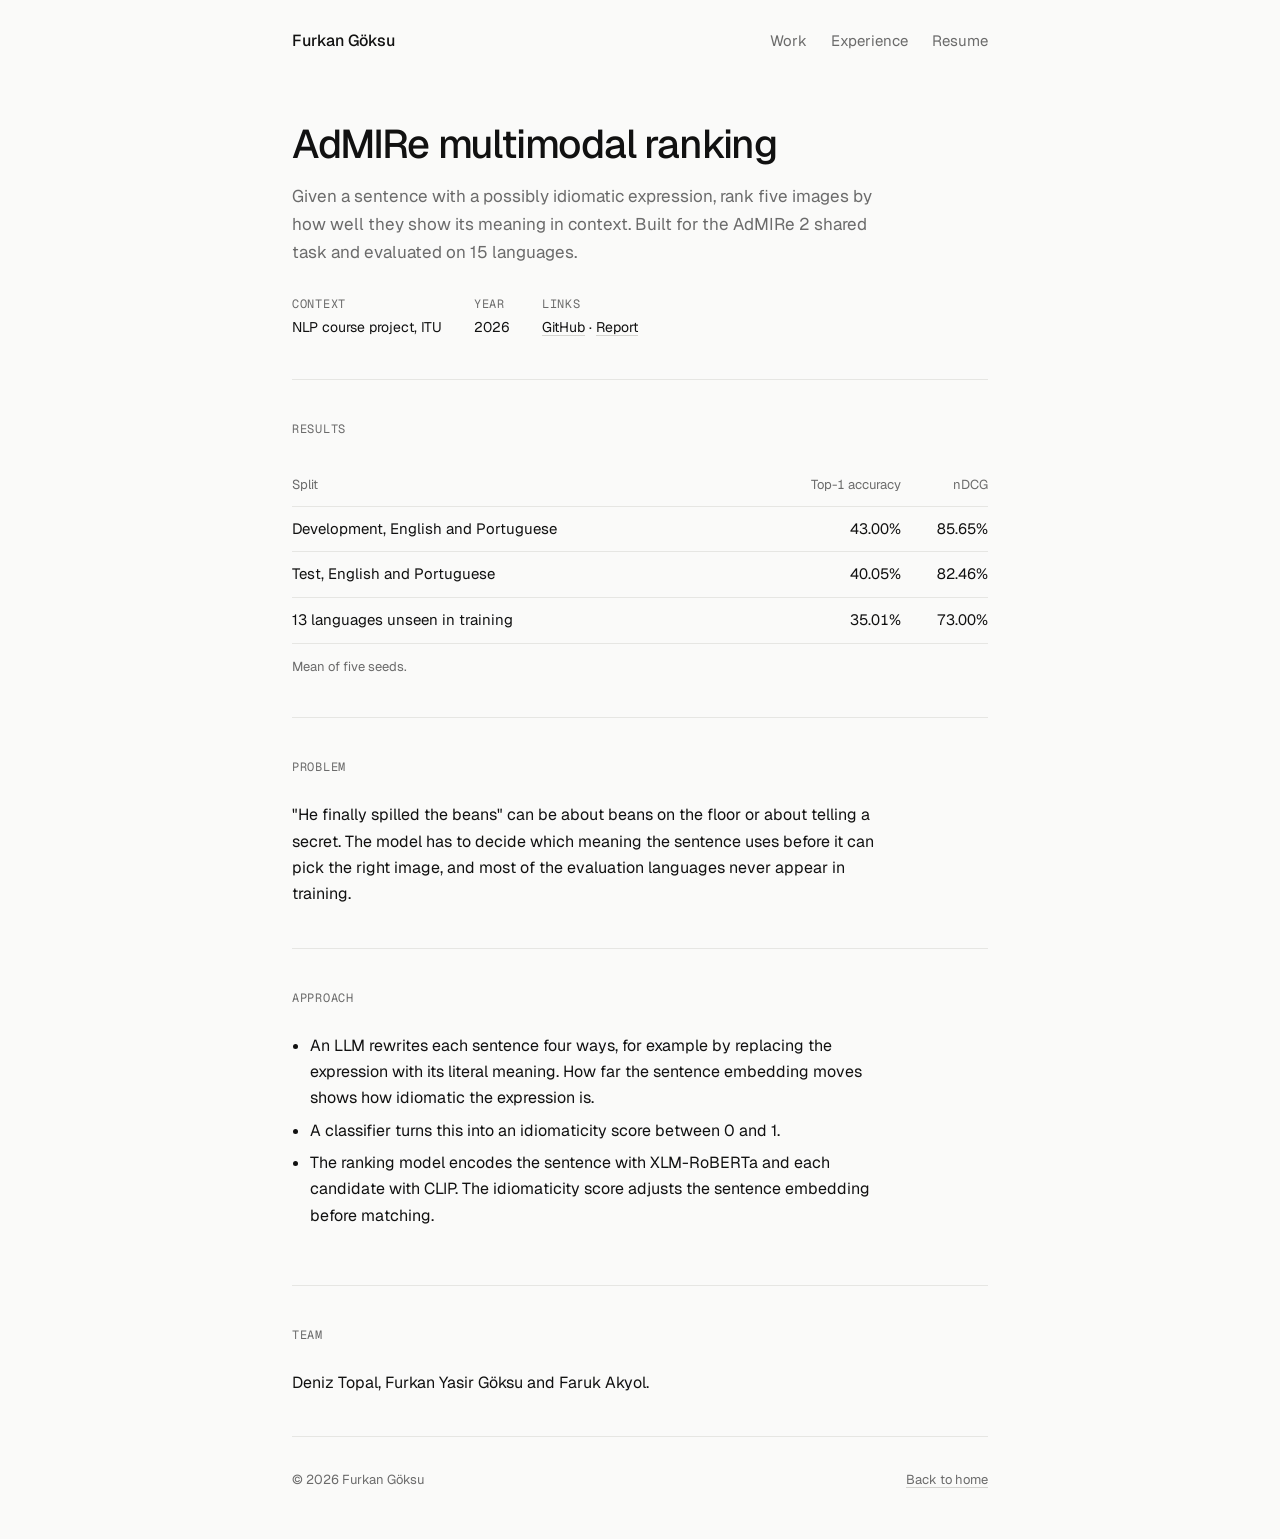
==== projects/admire/index.html @ c63ffe3f "Add personal website" ====
<!doctype html>
<html lang="en">
<head>
  <meta charset="utf-8">
  <meta name="viewport" content="width=device-width, initial-scale=1">
  <title>AdMIRe multimodal ranking · Furkan Göksu</title>
  <meta name="description" content="Ranking images by what an idiomatic expression means in context, across 15 languages.">
  <meta property="og:title" content="AdMIRe multimodal ranking">
  <meta property="og:description" content="Ranking images by what an idiomatic expression means in context, across 15 languages.">
  <link rel="icon" href="../../assets/favicon.svg" type="image/svg+xml">
  <link rel="preconnect" href="https://fonts.googleapis.com">
  <link rel="preconnect" href="https://fonts.gstatic.com" crossorigin>
  <link href="https://fonts.googleapis.com/css2?family=Geist:wght@400;500&family=Geist+Mono:wght@400&display=swap" rel="stylesheet">
  <link rel="stylesheet" href="../../assets/style.css">
</head>
<body>
  <div class="wrap">
    <header class="site-header">
      <a class="brand" href="../../">Furkan Göksu</a>
      <nav class="nav" aria-label="Main">
        <a href="../../#work">Work</a>
        <a href="../../#experience">Experience</a>
        <a href="../../Furkan_Goksu_CV.pdf">Resume</a>
      </nav>
    </header>

    <main>
      <div class="page-head">
        <h1>AdMIRe multimodal ranking</h1>
        <p class="lead">Given a sentence with a possibly idiomatic expression, rank five images by how well they show its meaning in context. Built for the AdMIRe 2 shared task and evaluated on 15 languages.</p>
        <dl class="facts">
          <div><dt class="mono">Context</dt><dd>NLP course project, ITU</dd></div>
          <div><dt class="mono">Year</dt><dd>2026</dd></div>
          <div><dt class="mono">Links</dt><dd><a href="https://github.com/furkngoksu/AdMIRe-Multimodal-Ranking">GitHub</a> · <a href="https://github.com/furkngoksu/AdMIRe-Multimodal-Ranking/blob/main/docs/report.pdf">Report</a></dd></div>
        </dl>
      </div>

      <section aria-labelledby="results-title">
        <h2 class="label mono" id="results-title">Results</h2>
        <table>
          <thead>
            <tr><th scope="col">Split</th><th scope="col" class="num">Top-1 accuracy</th><th scope="col" class="num">nDCG</th></tr>
          </thead>
          <tbody>
            <tr><td>Development, English and Portuguese</td><td class="num">43.00%</td><td class="num">85.65%</td></tr>
            <tr><td>Test, English and Portuguese</td><td class="num">40.05%</td><td class="num">82.46%</td></tr>
            <tr><td>13 languages unseen in training</td><td class="num">35.01%</td><td class="num">73.00%</td></tr>
          </tbody>
        </table>
        <p class="note">Mean of five seeds.</p>
      </section>

      <section aria-labelledby="problem-title">
        <h2 class="label mono" id="problem-title">Problem</h2>
        <div class="prose">
          <p>"He finally spilled the beans" can be about beans on the floor or about telling a secret. The model has to decide which meaning the sentence uses before it can pick the right image, and most of the evaluation languages never appear in training.</p>
        </div>
      </section>

      <section aria-labelledby="approach-title">
        <h2 class="label mono" id="approach-title">Approach</h2>
        <div class="prose">
          <ul>
            <li>An LLM rewrites each sentence four ways, for example by replacing the expression with its literal meaning. How far the sentence embedding moves shows how idiomatic the expression is.</li>
            <li>A classifier turns this into an idiomaticity score between 0 and 1.</li>
            <li>The ranking model encodes the sentence with XLM-RoBERTa and each candidate with CLIP. The idiomaticity score adjusts the sentence embedding before matching.</li>
          </ul>
        </div>
      </section>

      <section aria-labelledby="team-title">
        <h2 class="label mono" id="team-title">Team</h2>
        <div class="prose">
          <p>Deniz Topal, Furkan Yasir Göksu and Faruk Akyol.</p>
        </div>
      </section>
    </main>

    <footer class="site-footer">
      <span>© 2026 Furkan Göksu</span>
      <a href="../../">Back to home</a>
    </footer>
  </div>
</body>
</html>
---- assets/style.css ----
:root {
  --bg: #fafaf9;
  --card: #ffffff;
  --fg: #111111;
  --muted: #6b6b6b;
  --line: #e6e6e3;
  --line-strong: #d4d4d0;
  color-scheme: light;
}

@media (prefers-color-scheme: dark) {
  :root {
    --bg: #0e0e0e;
    --card: #161616;
    --fg: #ededed;
    --muted: #9b9b9b;
    --line: #262626;
    --line-strong: #383838;
    color-scheme: dark;
  }
}

* { box-sizing: border-box; }
html { -webkit-text-size-adjust: 100%; scroll-behavior: smooth; }

body {
  margin: 0;
  background: var(--bg);
  color: var(--fg);
  font-family: "Geist", system-ui, -apple-system, "Segoe UI", sans-serif;
  font-size: 16px;
  line-height: 1.65;
  -webkit-font-smoothing: antialiased;
}

a { color: inherit; text-decoration: underline; text-decoration-color: var(--line-strong); text-underline-offset: 0.2em; text-decoration-thickness: 1px; }
a:hover { text-decoration-color: var(--fg); }
a:focus-visible, .btn:focus-visible, .card:focus-visible { outline: 2px solid var(--fg); outline-offset: 3px; border-radius: 6px; }

.mono { font-family: "Geist Mono", ui-monospace, "SF Mono", Menlo, monospace; }

.wrap { max-width: 46rem; margin: 0 auto; padding: 0 1.25rem; }

/* Header */
.site-header { display: flex; justify-content: space-between; align-items: center; gap: 1rem; padding: 1.75rem 0; }
.brand { font-weight: 500; text-decoration: none; }
.nav { display: flex; gap: 1.5rem; font-size: 0.9375rem; }
.nav a { color: var(--muted); text-decoration: none; }
.nav a:hover { color: var(--fg); }

/* Intro */
.intro { padding: 4.5rem 0 3.5rem; }
.intro h1 { margin: 0; font-size: clamp(2.25rem, 7vw, 3.25rem); font-weight: 500; letter-spacing: -0.035em; line-height: 1.05; }
.intro .role { margin: 0.75rem 0 0; font-size: 0.8125rem; color: var(--muted); letter-spacing: 0.02em; }
.intro p.lead { margin: 1.5rem 0 0; max-width: 36rem; color: var(--muted); font-size: 1.0625rem; }

.actions { display: flex; flex-wrap: wrap; gap: 0.5rem; margin-top: 2rem; }
.btn { display: inline-flex; align-items: center; gap: 0.5rem; height: 2.375rem; padding: 0 0.95rem; border-radius: 8px; border: 1px solid var(--line-strong); font-size: 0.875rem; font-weight: 500; text-decoration: none; color: var(--fg); background: transparent; }
.btn:hover { border-color: var(--fg); }
.btn.primary { background: var(--fg); border-color: var(--fg); color: var(--bg); }
.btn svg { width: 15px; height: 15px; fill: currentColor; }

/* Sections */
section { padding: 2.5rem 0; border-top: 1px solid var(--line); }
.label { margin: 0 0 1.5rem; font-size: 0.75rem; font-weight: 400; color: var(--muted); letter-spacing: 0.06em; text-transform: uppercase; }

/* Project cards */
.cards { display: grid; gap: 0.75rem; }
.card { display: grid; grid-template-columns: minmax(0, 1fr) auto; gap: 0.25rem 1.5rem; align-items: start; padding: 1.25rem 1.375rem; background: var(--card); border: 1px solid var(--line); border-radius: 12px; text-decoration: none; transition: border-color .15s; }
.card:hover { border-color: var(--line-strong); }
.card h3 { margin: 0; font-size: 1rem; font-weight: 500; }
.card p { margin: 0.25rem 0 0; color: var(--muted); font-size: 0.9375rem; }
.card .meta { grid-column: 1 / -1; margin-top: 0.75rem; font-size: 0.75rem; color: var(--muted); }
.card .metric { text-align: right; }
.card .metric strong { display: block; font-size: 1.375rem; font-weight: 500; letter-spacing: -0.02em; line-height: 1.2; }
.card .metric span { font-size: 0.75rem; color: var(--muted); }
.more { display: inline-block; margin-top: 1.25rem; font-size: 0.9375rem; }

/* Lists: experience, education, publications */
.rows { list-style: none; margin: 0; padding: 0; }
.row { display: grid; grid-template-columns: minmax(0, 1fr) auto; gap: 0 1.5rem; }
.row + .row { margin-top: 1.5rem; }
.row h3 { margin: 0; font-size: 1rem; font-weight: 500; }
.row h3 span { color: var(--muted); font-weight: 400; }
.row .when { font-size: 0.8125rem; color: var(--muted); white-space: nowrap; padding-top: 0.15rem; }
.row p { grid-column: 1 / -1; margin: 0.25rem 0 0; color: var(--muted); font-size: 0.9375rem; max-width: 38rem; }

.contact p { margin: 0; color: var(--muted); }
.contact .actions { margin-top: 1.25rem; }

/* Footer */
.site-footer { padding: 2rem 0 3rem; border-top: 1px solid var(--line); font-size: 0.8125rem; color: var(--muted); display: flex; justify-content: space-between; gap: 1rem; }

/* Project pages */
.back { display: inline-block; margin-top: 1.5rem; font-size: 0.875rem; color: var(--muted); text-decoration: none; }
.back:hover { color: var(--fg); }
.page-head { padding: 2.5rem 0 2.5rem; }
.page-head h1 { margin: 0; font-size: clamp(1.875rem, 5.5vw, 2.5rem); font-weight: 500; letter-spacing: -0.03em; line-height: 1.1; }
.page-head p.lead { margin: 1rem 0 0; color: var(--muted); font-size: 1.0625rem; max-width: 38rem; }
.facts { display: flex; flex-wrap: wrap; gap: 0.5rem 2rem; margin: 1.75rem 0 0; padding: 0; list-style: none; font-size: 0.875rem; }
.facts dt { color: var(--muted); font-size: 0.75rem; letter-spacing: 0.06em; text-transform: uppercase; }
.facts dd { margin: 0.125rem 0 0; }

.stats { display: grid; grid-template-columns: repeat(auto-fit, minmax(10rem, 1fr)); gap: 0.75rem; }
.stat { padding: 1rem 1.125rem; background: var(--card); border: 1px solid var(--line); border-radius: 12px; }
.stat strong { display: block; font-size: 1.5rem; font-weight: 500; letter-spacing: -0.02em; }
.stat span { font-size: 0.8125rem; color: var(--muted); }

.prose { max-width: 38rem; }
.prose p { margin: 0 0 1rem; }
.prose p:last-child { margin-bottom: 0; }
.prose ul { margin: 0 0 1rem; padding-left: 1.1rem; }
.prose li + li { margin-top: 0.375rem; }
.prose code { font-family: "Geist Mono", ui-monospace, monospace; font-size: 0.875em; }

figure { margin: 1.5rem 0 0; }
figure img { display: block; width: 100%; height: auto; border-radius: 10px; border: 1px solid var(--line); background: #fff; }
figcaption { margin-top: 0.5rem; font-size: 0.8125rem; color: var(--muted); }

table { width: 100%; border-collapse: collapse; font-size: 0.9375rem; }
th, td { padding: 0.625rem 0; border-bottom: 1px solid var(--line); text-align: left; }
th { font-weight: 400; color: var(--muted); font-size: 0.8125rem; }
td.num, th.num { text-align: right; font-variant-numeric: tabular-nums; }

@media (max-width: 560px) {
  .intro { padding: 3rem 0 2.5rem; }
  .nav { gap: 1rem; }
  .card { grid-template-columns: 1fr; }
  .card .metric { text-align: left; margin-top: 0.75rem; display: flex; align-items: baseline; gap: 0.5rem; }
  .card .metric strong { display: inline; font-size: 1.125rem; }
  .row { grid-template-columns: 1fr; }
  .row .when { padding-top: 0.125rem; }
  .site-footer { flex-direction: column; gap: 0.25rem; }
}

.note { margin: 0.75rem 0 0; font-size: 0.8125rem; color: var(--muted); }
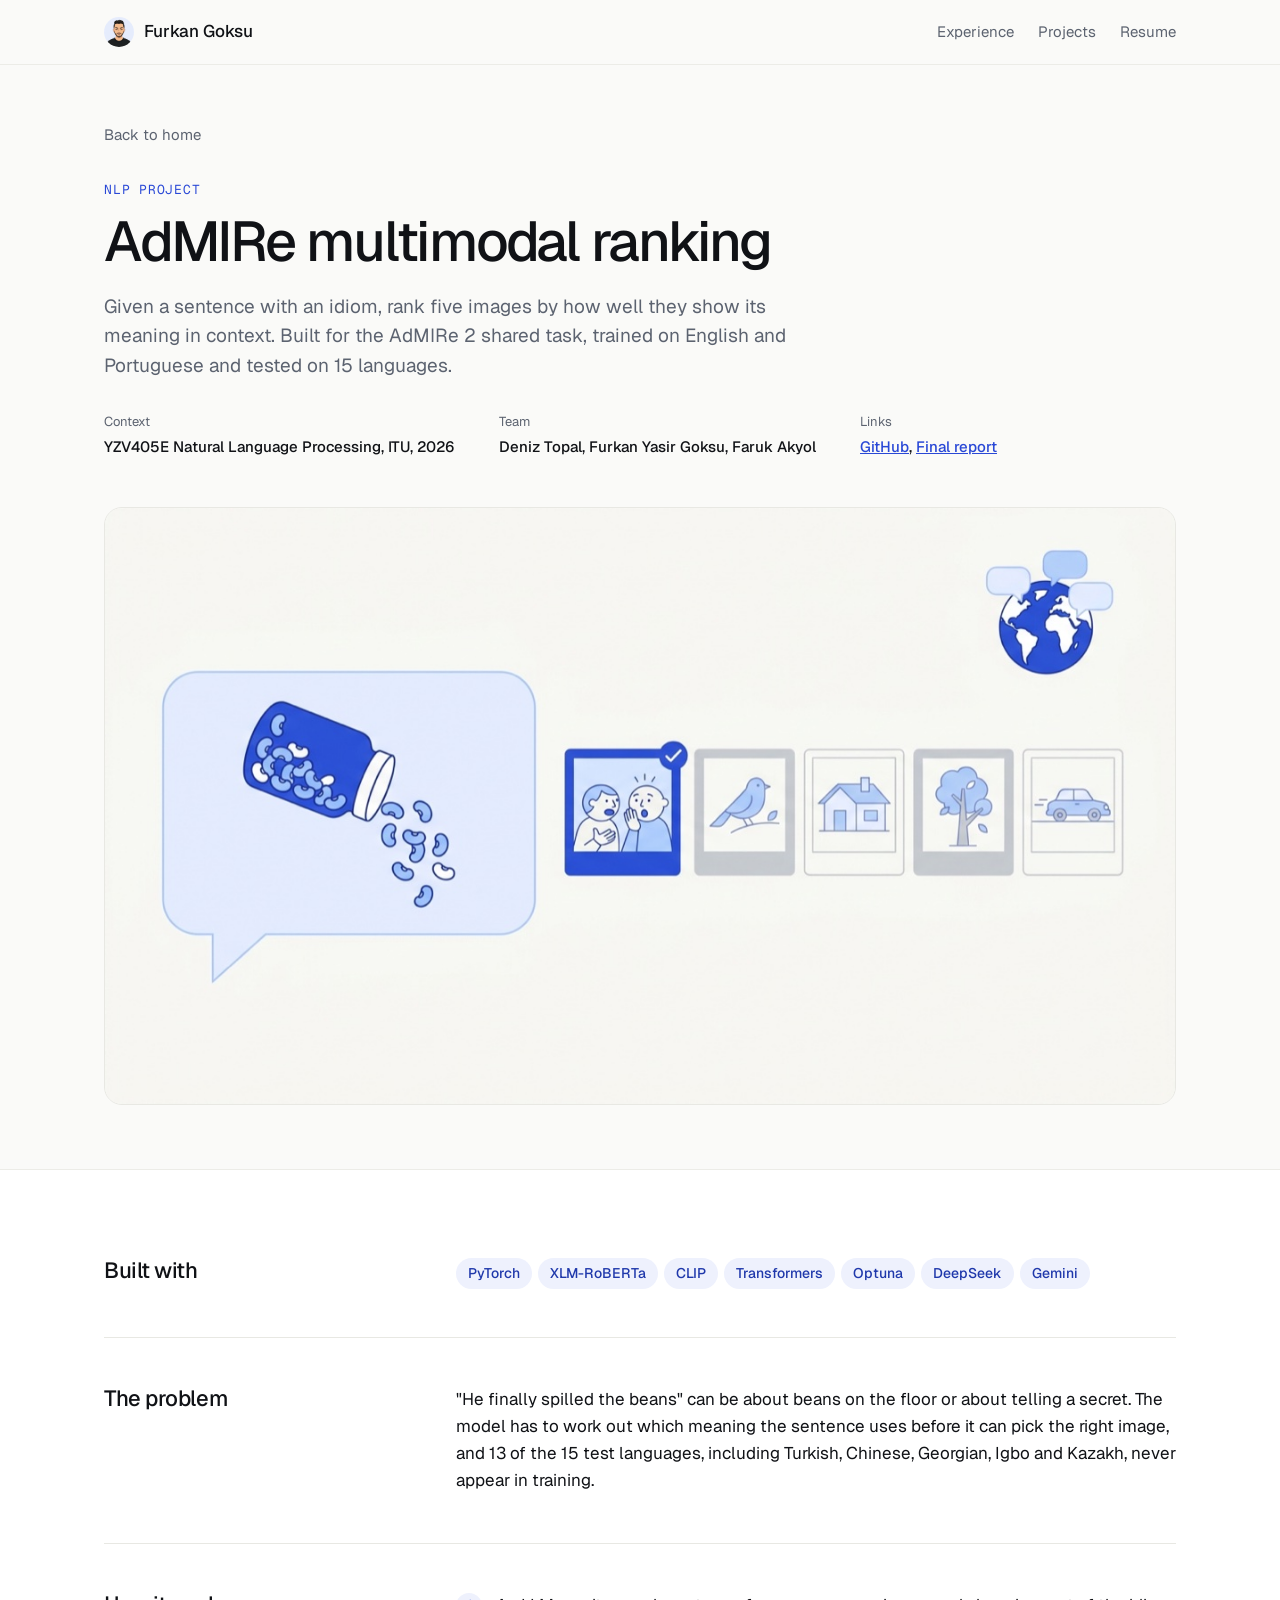
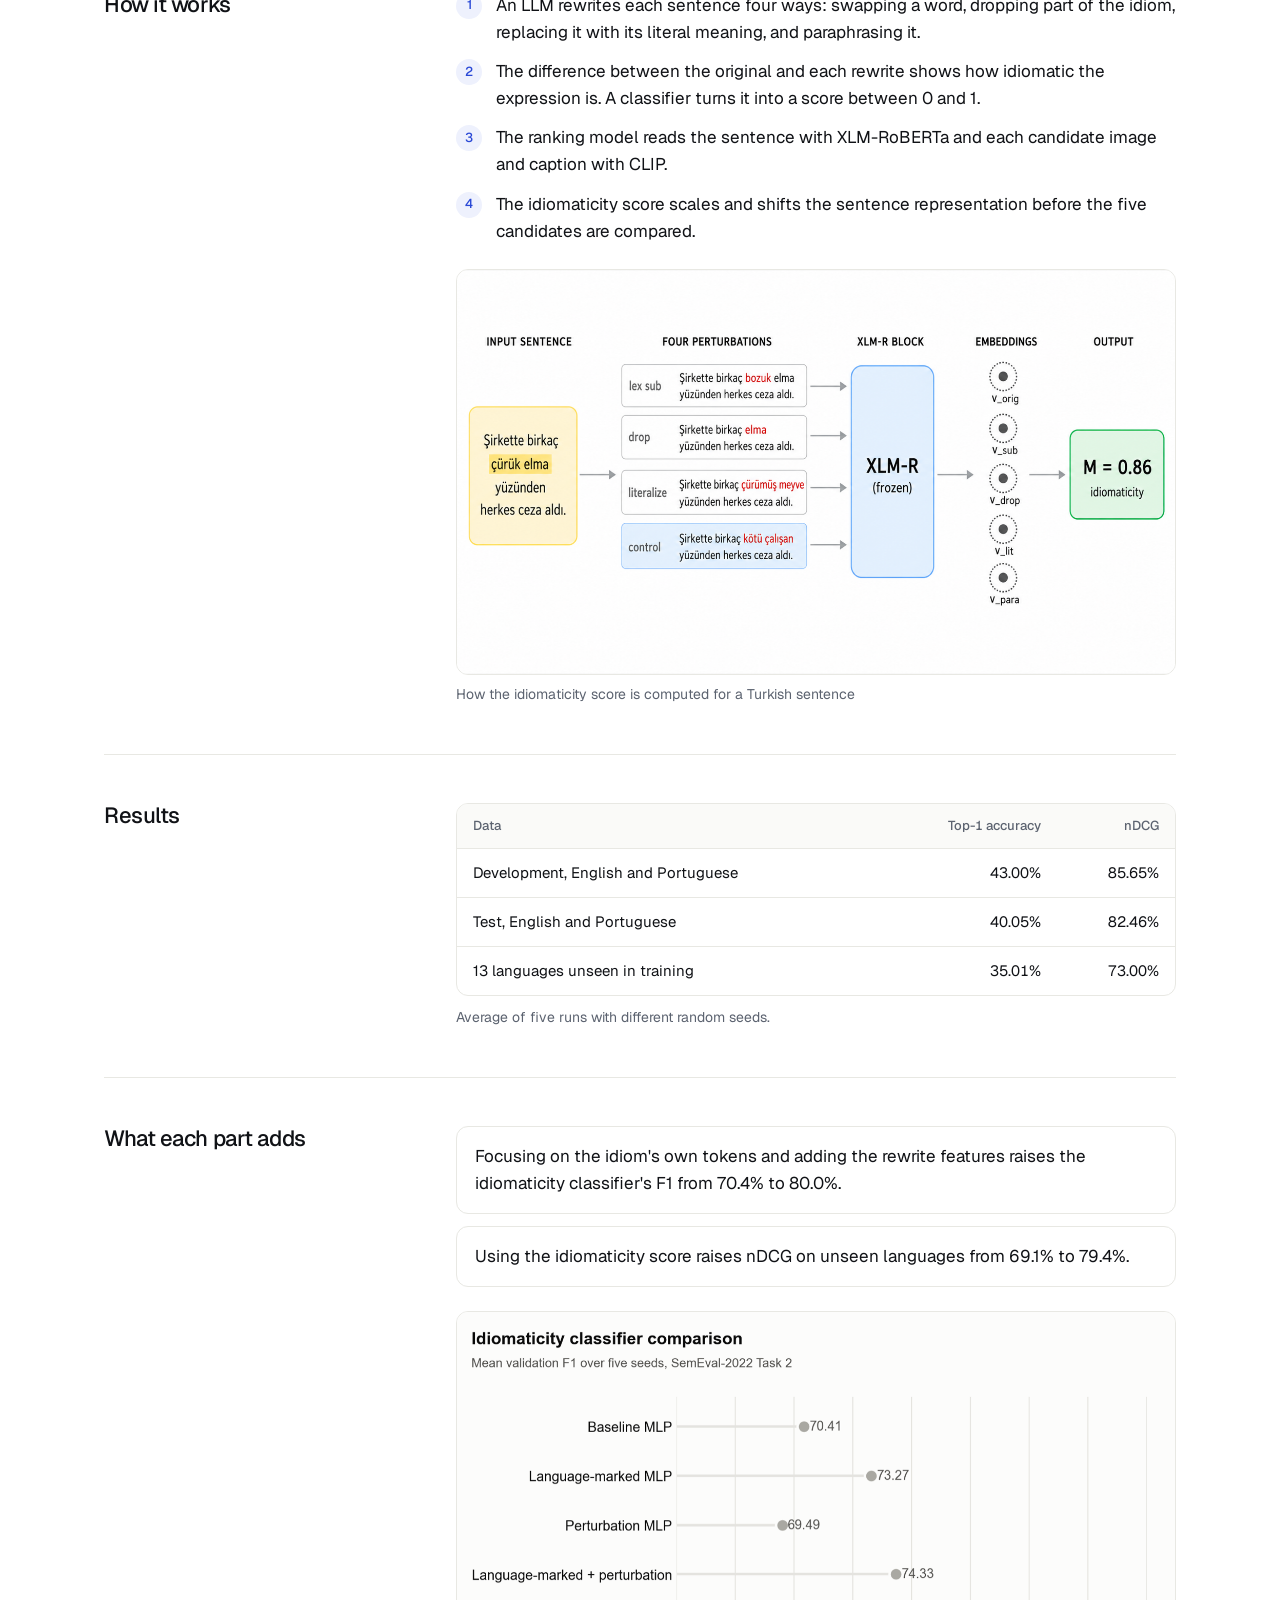
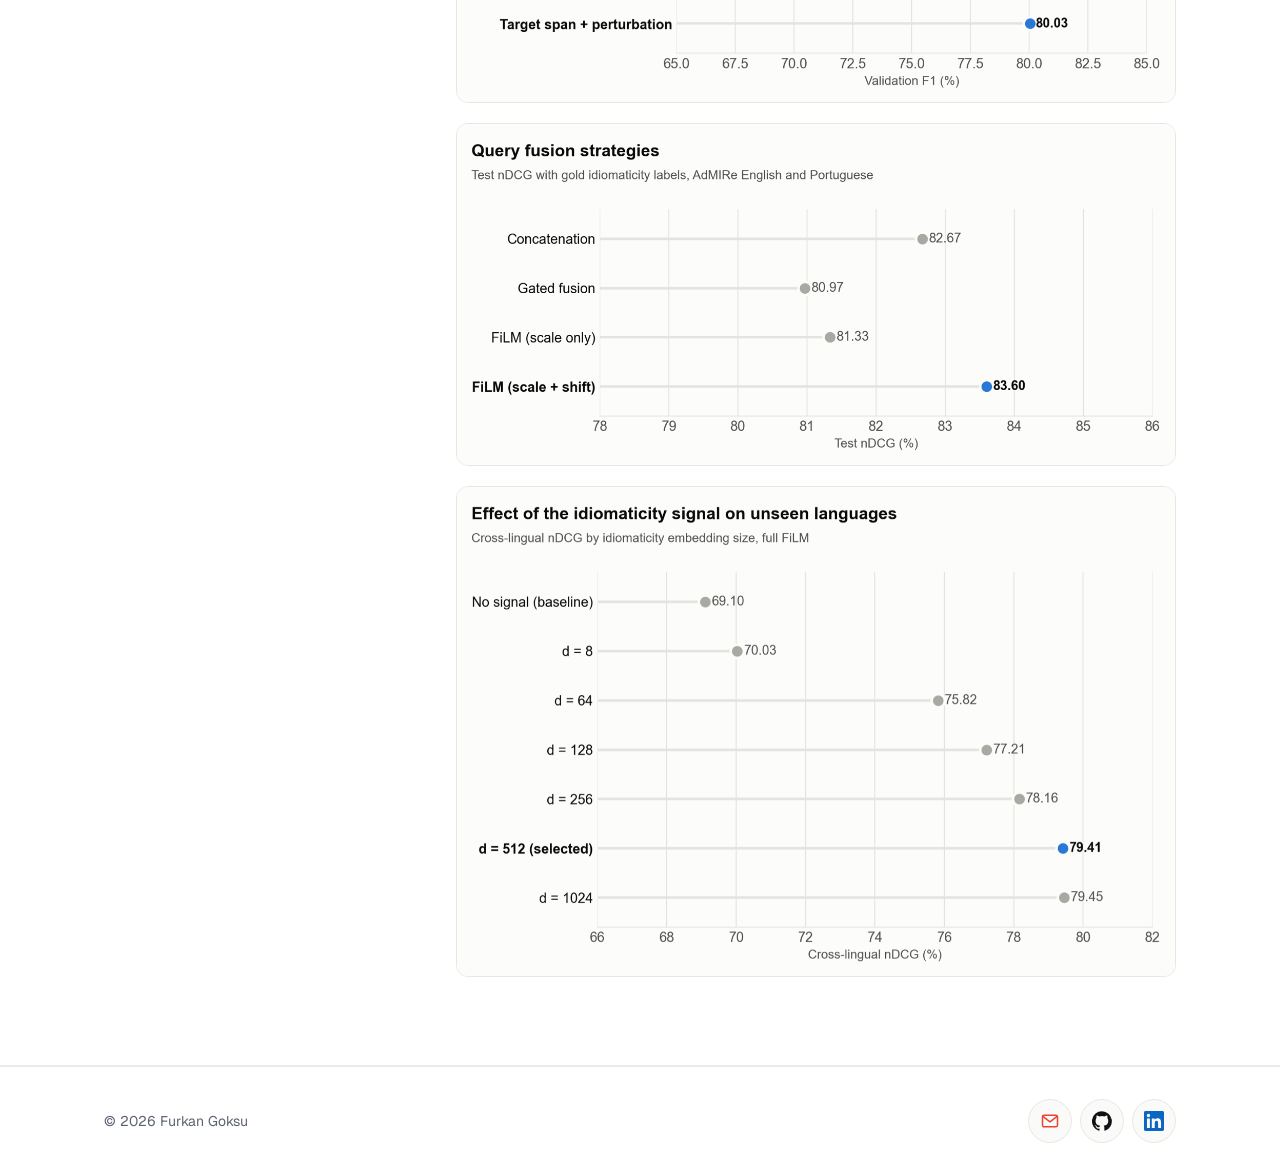
==== commit a874ea74: "Redesign site: timeline experience, project covers, avatar and icon footer" ====
--- a/projects/admire/index.html
+++ b/projects/admire/index.html
@@ -3,83 +3,110 @@
 <head>
   <meta charset="utf-8">
   <meta name="viewport" content="width=device-width, initial-scale=1">
-  <title>AdMIRe multimodal ranking · Furkan Göksu</title>
+  <title>AdMIRe multimodal ranking | Furkan Goksu</title>
   <meta name="description" content="Ranking images by what an idiomatic expression means in context, across 15 languages.">
-  <meta property="og:title" content="AdMIRe multimodal ranking">
+  <meta property="og:title" content="AdMIRe multimodal ranking | Furkan Goksu">
   <meta property="og:description" content="Ranking images by what an idiomatic expression means in context, across 15 languages.">
+  <meta property="og:type" content="website">
+  <meta property="og:image" content="https://furkngoksu.github.io/assets/img/avatar.jpg">
   <link rel="icon" href="../../assets/favicon.svg" type="image/svg+xml">
   <link rel="preconnect" href="https://fonts.googleapis.com">
   <link rel="preconnect" href="https://fonts.gstatic.com" crossorigin>
-  <link href="https://fonts.googleapis.com/css2?family=Geist:wght@400;500&family=Geist+Mono:wght@400&display=swap" rel="stylesheet">
+  <link href="https://fonts.googleapis.com/css2?family=Geist:wght@400;500;600&family=Geist+Mono:wght@400&display=swap" rel="stylesheet">
   <link rel="stylesheet" href="../../assets/style.css">
 </head>
 <body>
-  <div class="wrap">
-    <header class="site-header">
-      <a class="brand" href="../../">Furkan Göksu</a>
-      <nav class="nav" aria-label="Main">
-        <a href="../../#work">Work</a>
-        <a href="../../#experience">Experience</a>
+  <header class="top">
+    <div class="wrap">
+      <a class="brand" href="../../"><img src="../../assets/img/avatar.jpg" alt="" width="30" height="30">Furkan Goksu</a>
+      <nav aria-label="Main">
+        <a class="opt" href="../../#experience">Experience</a>
+        <a class="opt-sm" href="../../#projects">Projects</a>
         <a href="../../Furkan_Goksu_CV.pdf">Resume</a>
       </nav>
-    </header>
+    </div>
+  </header>
 
-    <main>
-      <div class="page-head">
-        <h1>AdMIRe multimodal ranking</h1>
-        <p class="lead">Given a sentence with a possibly idiomatic expression, rank five images by how well they show its meaning in context. Built for the AdMIRe 2 shared task and evaluated on 15 languages.</p>
-        <dl class="facts">
-          <div><dt class="mono">Context</dt><dd>NLP course project, ITU</dd></div>
-          <div><dt class="mono">Year</dt><dd>2026</dd></div>
-          <div><dt class="mono">Links</dt><dd><a href="https://github.com/furkngoksu/AdMIRe-Multimodal-Ranking">GitHub</a> · <a href="https://github.com/furkngoksu/AdMIRe-Multimodal-Ranking/blob/main/docs/report.pdf">Report</a></dd></div>
-        </dl>
+  <main>
+    <section class="wrap page-hero">
+      <a class="back" href="../../#projects">Back to home</a>
+      <p class="eyebrow">NLP PROJECT</p>
+      <h1>AdMIRe multimodal ranking</h1>
+      <p class="lead">Given a sentence with an idiom, rank five images by how well they show its meaning in context. Built for the AdMIRe 2 shared task, trained on English and Portuguese and tested on 15 languages.</p>
+      <dl class="facts">
+          <div><dt>Context</dt><dd>YZV405E Natural Language Processing, ITU, 2026</dd></div>
+          <div><dt>Team</dt><dd>Deniz Topal, Furkan Yasir Goksu, Faruk Akyol</dd></div>
+          <div><dt>Links</dt><dd><a href="https://github.com/furkngoksu/AdMIRe-Multimodal-Ranking">GitHub</a>, <a href="https://github.com/furkngoksu/AdMIRe-Multimodal-Ranking/blob/main/docs/report.pdf">Final report</a></dd></div>
+      </dl>
+    </section>
+    <div class="wrap"><img class="cover" src="../../assets/img/cover-admire.jpg" alt="" width="1200" height="675"></div>
+    <div class="band">
+      <section class="wrap section">
+      <div class="article">
+        <h2>Built with</h2>
+        <div class="text">
+<ul class="tags"><li>PyTorch</li><li>XLM-RoBERTa</li><li>CLIP</li><li>Transformers</li><li>Optuna</li><li>DeepSeek</li><li>Gemini</li></ul>
+        </div>
       </div>
+      <div class="article">
+        <h2>The problem</h2>
+        <div class="text">
+          <p>"He finally spilled the beans" can be about beans on the floor or about telling a secret. The model has to work out which meaning the sentence uses before it can pick the right image, and 13 of the 15 test languages, including Turkish, Chinese, Georgian, Igbo and Kazakh, never appear in training.</p>
+        </div>
+      </div>
+      <div class="article">
+        <h2>How it works</h2>
+        <div class="text">
+          <ol class="steps">
+            <li>An LLM rewrites each sentence four ways: swapping a word, dropping part of the idiom, replacing it with its literal meaning, and paraphrasing it.</li>
+            <li>The difference between the original and each rewrite shows how idiomatic the expression is. A classifier turns it into a score between 0 and 1.</li>
+            <li>The ranking model reads the sentence with XLM-RoBERTa and each candidate image and caption with CLIP.</li>
+            <li>The idiomaticity score scales and shifts the sentence representation before the five candidates are compared.</li>
+          </ol>
+          <figure><img src="../../assets/img/idiomaticity_signal.png" alt="Computing the idiomaticity signal for a Turkish example sentence" loading="lazy"><figcaption>How the idiomaticity score is computed for a Turkish sentence</figcaption></figure>
+        </div>
+      </div>
+      <div class="article">
+        <h2>Results</h2>
+        <div class="text">
+          <div class="table-box"><table>
+            <thead><tr><th scope="col">Data</th><th scope="col" class="num">Top-1 accuracy</th><th scope="col" class="num">nDCG</th></tr></thead>
+            <tbody>
+              <tr><td>Development, English and Portuguese</td><td class="num">43.00%</td><td class="num">85.65%</td></tr>
+              <tr><td>Test, English and Portuguese</td><td class="num">40.05%</td><td class="num">82.46%</td></tr>
+              <tr><td>13 languages unseen in training</td><td class="num">35.01%</td><td class="num">73.00%</td></tr>
+            </tbody>
+          </table></div>
+          <p class="note">Average of five runs with different random seeds.</p>
+        </div>
+      </div>
+      <div class="article">
+        <h2>What each part adds</h2>
+        <div class="text">
+          <div class="findings">
+            <p>Focusing on the idiom's own tokens and adding the rewrite features raises the idiomaticity classifier's F1 from 70.4% to 80.0%.</p>
+            <p>Using the idiomaticity score raises nDCG on unseen languages from 69.1% to 79.4%.</p>
+          </div>
+          <div class="figs">
+            <img src="../../assets/img/idiomaticity_models.png" alt="Comparison of five idiomaticity classifiers" loading="lazy">
+            <img src="../../assets/img/query_fusion.png" alt="Comparison of query fusion strategies" loading="lazy">
+            <img src="../../assets/img/signal_dimension.png" alt="Effect of idiomaticity signal size on unseen languages" loading="lazy">
+          </div>
+        </div>
+      </div>
+      </section>
+    </div>
+  </main>
 
-      <section aria-labelledby="results-title">
-        <h2 class="label mono" id="results-title">Results</h2>
-        <table>
-          <thead>
-            <tr><th scope="col">Split</th><th scope="col" class="num">Top-1 accuracy</th><th scope="col" class="num">nDCG</th></tr>
-          </thead>
-          <tbody>
-            <tr><td>Development, English and Portuguese</td><td class="num">43.00%</td><td class="num">85.65%</td></tr>
-            <tr><td>Test, English and Portuguese</td><td class="num">40.05%</td><td class="num">82.46%</td></tr>
-            <tr><td>13 languages unseen in training</td><td class="num">35.01%</td><td class="num">73.00%</td></tr>
-          </tbody>
-        </table>
-        <p class="note">Mean of five seeds.</p>
-      </section>
-
-      <section aria-labelledby="problem-title">
-        <h2 class="label mono" id="problem-title">Problem</h2>
-        <div class="prose">
-          <p>"He finally spilled the beans" can be about beans on the floor or about telling a secret. The model has to decide which meaning the sentence uses before it can pick the right image, and most of the evaluation languages never appear in training.</p>
-        </div>
-      </section>
-
-      <section aria-labelledby="approach-title">
-        <h2 class="label mono" id="approach-title">Approach</h2>
-        <div class="prose">
-          <ul>
-            <li>An LLM rewrites each sentence four ways, for example by replacing the expression with its literal meaning. How far the sentence embedding moves shows how idiomatic the expression is.</li>
-            <li>A classifier turns this into an idiomaticity score between 0 and 1.</li>
-            <li>The ranking model encodes the sentence with XLM-RoBERTa and each candidate with CLIP. The idiomaticity score adjusts the sentence embedding before matching.</li>
-          </ul>
-        </div>
-      </section>
-
-      <section aria-labelledby="team-title">
-        <h2 class="label mono" id="team-title">Team</h2>
-        <div class="prose">
-          <p>Deniz Topal, Furkan Yasir Göksu and Faruk Akyol.</p>
-        </div>
-      </section>
-    </main>
-
-    <footer class="site-footer">
-      <span>© 2026 Furkan Göksu</span>
-      <a href="../../">Back to home</a>
-    </footer>
-  </div>
+  <footer class="foot">
+    <div class="wrap">
+      <span>© 2026 Furkan Goksu</span>
+      <div class="icons">
+        <a class="mail" href="mailto:furkan.goksu.399@gmail.com" aria-label="Email"><svg aria-hidden="true" viewBox="0 0 24 24" fill="none" stroke="currentColor" stroke-width="1.8" stroke-linecap="round" stroke-linejoin="round"><rect x="3" y="5" width="18" height="14" rx="2"/><path d="m3.5 6.5 8.5 6.5 8.5-6.5"/></svg></a>
+        <a class="gh" href="https://github.com/furkngoksu" aria-label="GitHub"><svg aria-hidden="true" viewBox="0 0 24 24" fill="currentColor"><path d="M12 .3a12 12 0 0 0-3.8 23.4c.6.1.8-.3.8-.6v-2c-3.3.7-4-1.6-4-1.6-.6-1.4-1.4-1.8-1.4-1.8-1-.7.1-.7.1-.7 1.2.1 1.8 1.2 1.8 1.2 1.1 1.8 2.8 1.3 3.5 1 .1-.8.4-1.3.8-1.6-2.7-.3-5.5-1.3-5.5-5.9 0-1.3.5-2.4 1.2-3.2-.1-.3-.5-1.5.1-3.2 0 0 1-.3 3.3 1.2a11.5 11.5 0 0 1 6 0c2.3-1.5 3.3-1.2 3.3-1.2.6 1.7.2 2.9.1 3.2.8.8 1.2 1.9 1.2 3.2 0 4.6-2.8 5.6-5.5 5.9.4.4.8 1.1.8 2.2v3.3c0 .3.2.7.8.6A12 12 0 0 0 12 .3"/></svg></a>
+        <a class="li" href="https://www.linkedin.com/in/furkan-goksu-x399/" aria-label="LinkedIn"><svg aria-hidden="true" viewBox="0 0 24 24" fill="currentColor"><path d="M20.45 20.45h-3.55v-5.57c0-1.33-.03-3.04-1.85-3.04-1.86 0-2.14 1.45-2.14 2.94v5.67H9.35V9h3.41v1.56h.05c.48-.9 1.64-1.85 3.37-1.85 3.6 0 4.27 2.37 4.27 5.46v6.28zM5.34 7.43a2.06 2.06 0 1 1 0-4.12 2.06 2.06 0 0 1 0 4.12zM7.12 20.45H3.56V9h3.56v11.45zM22.22 0H1.77C.79 0 0 .77 0 1.73v20.54C0 23.23.79 24 1.77 24h20.45c.98 0 1.78-.77 1.78-1.73V1.73C24 .77 23.2 0 22.22 0z"/></svg></a>
+      </div>
+    </div>
+  </footer>
 </body>
 </html>
--- a/assets/style.css
+++ b/assets/style.css
@@ -1,136 +1,196 @@
 :root {
-  --bg: #fafaf9;
-  --card: #ffffff;
-  --fg: #111111;
-  --muted: #6b6b6b;
-  --line: #e6e6e3;
-  --line-strong: #d4d4d0;
+  --bg: #fafaf8;
+  --surface: #ffffff;
+  --ink: #101216;
+  --muted: #5c6370;
+  --line: #e8e8e3;
+  --line-soft: #ececE7;
+  --btn-line: #d6d6d0;
+  --accent: #2948d6;
+  --accent-hover: #1f38ab;
+  --accent-soft: #eef1fd;
+  --accent-line: #d5ddfa;
+  --pill-bg: #f1f1ec;
+  --pill-ink: #4a505b;
+  --on-accent: #ffffff;
+  --header-bg: rgba(250, 250, 248, 0.92);
   color-scheme: light;
 }
 
 @media (prefers-color-scheme: dark) {
   :root {
-    --bg: #0e0e0e;
-    --card: #161616;
-    --fg: #ededed;
-    --muted: #9b9b9b;
-    --line: #262626;
-    --line-strong: #383838;
+    --bg: #0c0e11;
+    --surface: #121519;
+    --ink: #eceef1;
+    --muted: #9aa1ad;
+    --line: #262a31;
+    --line-soft: #20242a;
+    --btn-line: #353a43;
+    --accent: #8199ff;
+    --accent-hover: #a3b4ff;
+    --accent-soft: #1a2140;
+    --accent-line: #2a3459;
+    --pill-bg: #1e2228;
+    --pill-ink: #b8bec8;
+    --on-accent: #0c0e11;
+    --header-bg: rgba(12, 14, 17, 0.9);
     color-scheme: dark;
   }
 }
 
 * { box-sizing: border-box; }
-html { -webkit-text-size-adjust: 100%; scroll-behavior: smooth; }
+html { -webkit-text-size-adjust: 100%; scroll-behavior: smooth; scroll-padding-top: 72px; }
+@media (prefers-reduced-motion: reduce) { html { scroll-behavior: auto; } }
 
 body {
   margin: 0;
   background: var(--bg);
-  color: var(--fg);
+  color: var(--ink);
   font-family: "Geist", system-ui, -apple-system, "Segoe UI", sans-serif;
-  font-size: 16px;
-  line-height: 1.65;
+  font-size: 17px;
+  line-height: 1.6;
   -webkit-font-smoothing: antialiased;
 }
 
-a { color: inherit; text-decoration: underline; text-decoration-color: var(--line-strong); text-underline-offset: 0.2em; text-decoration-thickness: 1px; }
-a:hover { text-decoration-color: var(--fg); }
-a:focus-visible, .btn:focus-visible, .card:focus-visible { outline: 2px solid var(--fg); outline-offset: 3px; border-radius: 6px; }
+h1, h2, h3, h4 { margin: 0; font-weight: 500; text-wrap: balance; }
+p, li { text-wrap: pretty; }
+img { display: block; max-width: 100%; }
+a { color: var(--accent); }
+a:hover { color: var(--accent-hover); }
+:focus-visible { outline: 2px solid var(--accent); outline-offset: 3px; border-radius: 6px; }
 
-.mono { font-family: "Geist Mono", ui-monospace, "SF Mono", Menlo, monospace; }
-
-.wrap { max-width: 46rem; margin: 0 auto; padding: 0 1.25rem; }
+.wrap { max-width: 1120px; margin: 0 auto; padding: 0 24px; }
 
 /* Header */
-.site-header { display: flex; justify-content: space-between; align-items: center; gap: 1rem; padding: 1.75rem 0; }
-.brand { font-weight: 500; text-decoration: none; }
-.nav { display: flex; gap: 1.5rem; font-size: 0.9375rem; }
-.nav a { color: var(--muted); text-decoration: none; }
-.nav a:hover { color: var(--fg); }
+.top { position: sticky; top: 0; z-index: 10; background: var(--header-bg); backdrop-filter: blur(10px); -webkit-backdrop-filter: blur(10px); border-bottom: 1px solid var(--line-soft); }
+.top .wrap { height: 64px; display: flex; align-items: center; justify-content: space-between; gap: 16px; }
+.brand { display: flex; align-items: center; gap: 10px; color: var(--ink); text-decoration: none; font-weight: 500; white-space: nowrap; }
+.brand:hover { color: var(--ink); }
+.brand img { width: 30px; height: 30px; border-radius: 50%; object-fit: cover; background: var(--accent-soft); }
+.top nav { display: flex; gap: 24px; font-size: 15px; white-space: nowrap; }
+.top nav a { color: var(--muted); text-decoration: none; }
+.top nav a:hover { color: var(--ink); }
 
-/* Intro */
-.intro { padding: 4.5rem 0 3.5rem; }
-.intro h1 { margin: 0; font-size: clamp(2.25rem, 7vw, 3.25rem); font-weight: 500; letter-spacing: -0.035em; line-height: 1.05; }
-.intro .role { margin: 0.75rem 0 0; font-size: 0.8125rem; color: var(--muted); letter-spacing: 0.02em; }
-.intro p.lead { margin: 1.5rem 0 0; max-width: 36rem; color: var(--muted); font-size: 1.0625rem; }
+/* Buttons */
+.actions { display: flex; flex-wrap: wrap; gap: 10px; }
+.btn { display: inline-flex; align-items: center; gap: 8px; height: 46px; padding: 0 18px; border-radius: 12px; background: var(--surface); border: 1px solid var(--btn-line); color: var(--ink); font-size: 15px; font-weight: 500; text-decoration: none; }
+.btn:hover { border-color: var(--ink); color: var(--ink); }
+.btn svg { width: 17px; height: 17px; flex: none; }
+.btn.primary { background: var(--accent); border-color: var(--accent); color: var(--on-accent); padding: 0 20px; }
+.btn.primary:hover { background: var(--accent-hover); border-color: var(--accent-hover); color: var(--on-accent); }
+.li-blue { color: #0a66c2; }
 
-.actions { display: flex; flex-wrap: wrap; gap: 0.5rem; margin-top: 2rem; }
-.btn { display: inline-flex; align-items: center; gap: 0.5rem; height: 2.375rem; padding: 0 0.95rem; border-radius: 8px; border: 1px solid var(--line-strong); font-size: 0.875rem; font-weight: 500; text-decoration: none; color: var(--fg); background: transparent; }
-.btn:hover { border-color: var(--fg); }
-.btn.primary { background: var(--fg); border-color: var(--fg); color: var(--bg); }
-.btn svg { width: 15px; height: 15px; fill: currentColor; }
+/* Hero */
+.hero { display: flex; flex-wrap: wrap-reverse; align-items: center; justify-content: space-between; gap: 40px; padding-top: 80px; padding-bottom: 96px; }
+.hero-text { flex: 1 1 600px; min-width: 0; }
+.eyebrow { margin: 0; font-family: "Geist Mono", ui-monospace, monospace; font-size: 13px; letter-spacing: 0.06em; color: var(--accent); }
+.hero h1 { margin-top: 16px; font-size: clamp(46px, 8vw, 76px); line-height: 1; letter-spacing: -0.045em; }
+.hero .lead { margin: 24px 0 0; max-width: 720px; font-size: 20px; line-height: 1.55; color: var(--muted); }
+.hero .actions { margin-top: 36px; }
+.avatar { flex: 0 0 auto; width: clamp(132px, 20vw, 260px); aspect-ratio: 1 / 1; border-radius: 50%; background: var(--accent-soft); border: 8px solid var(--surface); box-shadow: 0 0 0 1px var(--line), 0 12px 32px rgba(16, 18, 22, 0.06); overflow: hidden; }
+.avatar img { width: 100%; height: 100%; object-fit: cover; }
 
 /* Sections */
-section { padding: 2.5rem 0; border-top: 1px solid var(--line); }
-.label { margin: 0 0 1.5rem; font-size: 0.75rem; font-weight: 400; color: var(--muted); letter-spacing: 0.06em; text-transform: uppercase; }
+.band { background: var(--surface); border-top: 1px solid var(--line-soft); border-bottom: 1px solid var(--line-soft); }
+.section { padding-top: 88px; padding-bottom: 88px; }
+.section h2 { font-size: 36px; letter-spacing: -0.03em; line-height: 1.15; margin-bottom: 40px; }
+.section h2.next { margin-top: 96px; }
+.head-row { display: flex; align-items: baseline; justify-content: space-between; gap: 16px; margin-bottom: 32px; }
+.head-row h2 { margin-bottom: 0; }
+.head-row a { font-size: 15px; font-weight: 500; text-decoration: none; white-space: nowrap; }
+.head-row a:hover { text-decoration: underline; }
+
+/* Timeline (experience and education) */
+.orgs { display: flex; flex-direction: column; gap: 48px; }
+.org { display: flex; flex-wrap: wrap; gap: 16px 48px; }
+.org-name { flex: 1 0 220px; max-width: 100%; }
+.org-name h3 { font-size: 22px; letter-spacing: -0.01em; }
+.org-name p { margin: 2px 0 0; font-size: 15px; color: var(--muted); }
+.roles { flex: 999 1 520px; min-width: 0; display: flex; flex-direction: column; gap: 32px; margin: 0; padding: 0 0 0 28px; list-style: none; border-left: 2px solid var(--accent-line); }
+.role { position: relative; }
+.role::before { content: ""; position: absolute; left: -37px; top: 6px; width: 12px; height: 12px; border-radius: 50%; background: var(--surface); border: 2px solid var(--surface); box-shadow: 0 0 0 2px var(--accent); }
+.role.current::before { background: var(--accent); }
+.role-head { display: flex; flex-wrap: wrap; align-items: center; justify-content: space-between; gap: 6px 16px; }
+.role-title { display: flex; flex-wrap: wrap; align-items: center; gap: 10px; }
+.role-title h4 { font-size: 17px; }
+.pill { padding: 2px 10px; border-radius: 999px; background: var(--pill-bg); color: var(--pill-ink); font-size: 13px; font-weight: 500; }
+.pill.full { background: var(--accent-soft); color: var(--accent-hover); }
+@media (prefers-color-scheme: dark) { .pill.full { color: var(--accent); } }
+.when { font-size: 14px; color: var(--muted); white-space: nowrap; }
+.role ul { margin: 10px 0 0; padding-left: 18px; font-size: 15px; color: var(--muted); display: flex; flex-direction: column; gap: 6px; }
 
 /* Project cards */
-.cards { display: grid; gap: 0.75rem; }
-.card { display: grid; grid-template-columns: minmax(0, 1fr) auto; gap: 0.25rem 1.5rem; align-items: start; padding: 1.25rem 1.375rem; background: var(--card); border: 1px solid var(--line); border-radius: 12px; text-decoration: none; transition: border-color .15s; }
-.card:hover { border-color: var(--line-strong); }
-.card h3 { margin: 0; font-size: 1rem; font-weight: 500; }
-.card p { margin: 0.25rem 0 0; color: var(--muted); font-size: 0.9375rem; }
-.card .meta { grid-column: 1 / -1; margin-top: 0.75rem; font-size: 0.75rem; color: var(--muted); }
-.card .metric { text-align: right; }
-.card .metric strong { display: block; font-size: 1.375rem; font-weight: 500; letter-spacing: -0.02em; line-height: 1.2; }
-.card .metric span { font-size: 0.75rem; color: var(--muted); }
-.more { display: inline-block; margin-top: 1.25rem; font-size: 0.9375rem; }
-
-/* Lists: experience, education, publications */
-.rows { list-style: none; margin: 0; padding: 0; }
-.row { display: grid; grid-template-columns: minmax(0, 1fr) auto; gap: 0 1.5rem; }
-.row + .row { margin-top: 1.5rem; }
-.row h3 { margin: 0; font-size: 1rem; font-weight: 500; }
-.row h3 span { color: var(--muted); font-weight: 400; }
-.row .when { font-size: 0.8125rem; color: var(--muted); white-space: nowrap; padding-top: 0.15rem; }
-.row p { grid-column: 1 / -1; margin: 0.25rem 0 0; color: var(--muted); font-size: 0.9375rem; max-width: 38rem; }
-
-.contact p { margin: 0; color: var(--muted); }
-.contact .actions { margin-top: 1.25rem; }
+.cards { display: grid; grid-template-columns: repeat(auto-fit, minmax(min(220px, 100%), 1fr)); gap: 20px; }
+.card { display: flex; flex-direction: column; background: var(--surface); border: 1px solid var(--line); border-radius: 18px; overflow: hidden; color: var(--ink); text-decoration: none; transition: border-color .15s; }
+.card:hover { border-color: var(--accent-line); color: var(--ink); }
+.card img { width: 100%; height: auto; aspect-ratio: 16 / 9; object-fit: cover; border-bottom: 1px solid var(--line); background: #fafaf8; }
+.card .body { padding: 22px 24px 24px; display: flex; flex-direction: column; gap: 6px; }
+.card .kind { font-size: 13px; font-weight: 500; color: var(--accent); }
+.card h3 { font-size: 20px; line-height: 1.3; }
+.card p { margin: 0; font-size: 15px; color: var(--muted); }
 
 /* Footer */
-.site-footer { padding: 2rem 0 3rem; border-top: 1px solid var(--line); font-size: 0.8125rem; color: var(--muted); display: flex; justify-content: space-between; gap: 1rem; }
+.foot { background: var(--surface); border-top: 1px solid var(--line-soft); }
+.foot .wrap { padding-top: 32px; padding-bottom: 32px; display: flex; flex-wrap: wrap; align-items: center; justify-content: space-between; gap: 16px; }
+.foot span { font-size: 14px; color: var(--muted); }
+.icons { display: flex; gap: 8px; }
+.icons a { width: 44px; height: 44px; border-radius: 50%; display: grid; place-items: center; background: var(--bg); border: 1px solid var(--line); }
+.icons a:hover { border-color: var(--btn-line); }
+.icons svg { width: 20px; height: 20px; }
+.icons .mail { color: #ea4335; }
+.icons .gh { color: var(--ink); }
+.icons .li { color: #0a66c2; }
 
 /* Project pages */
-.back { display: inline-block; margin-top: 1.5rem; font-size: 0.875rem; color: var(--muted); text-decoration: none; }
-.back:hover { color: var(--fg); }
-.page-head { padding: 2.5rem 0 2.5rem; }
-.page-head h1 { margin: 0; font-size: clamp(1.875rem, 5.5vw, 2.5rem); font-weight: 500; letter-spacing: -0.03em; line-height: 1.1; }
-.page-head p.lead { margin: 1rem 0 0; color: var(--muted); font-size: 1.0625rem; max-width: 38rem; }
-.facts { display: flex; flex-wrap: wrap; gap: 0.5rem 2rem; margin: 1.75rem 0 0; padding: 0; list-style: none; font-size: 0.875rem; }
-.facts dt { color: var(--muted); font-size: 0.75rem; letter-spacing: 0.06em; text-transform: uppercase; }
-.facts dd { margin: 0.125rem 0 0; }
+.page-hero { padding-top: 56px; padding-bottom: 48px; }
+.back { font-size: 15px; color: var(--muted); text-decoration: none; }
+.back:hover { color: var(--ink); }
+.page-hero .eyebrow { margin-top: 32px; }
+.page-hero h1 { margin-top: 12px; font-size: clamp(36px, 6vw, 56px); line-height: 1.05; letter-spacing: -0.04em; max-width: 18ch; }
+.page-hero .lead { margin: 20px 0 0; max-width: 720px; font-size: 19px; line-height: 1.55; color: var(--muted); }
+.facts { display: flex; flex-wrap: wrap; gap: 16px 44px; margin: 32px 0 0; }
+.facts dt { font-size: 13px; color: var(--muted); }
+.facts dd { margin: 2px 0 0; font-weight: 500; font-size: 15px; }
+.cover { width: 100%; height: auto; margin-bottom: 64px; border-radius: 18px; border: 1px solid var(--line); background: #fafaf8; }
 
-.stats { display: grid; grid-template-columns: repeat(auto-fit, minmax(10rem, 1fr)); gap: 0.75rem; }
-.stat { padding: 1rem 1.125rem; background: var(--card); border: 1px solid var(--line); border-radius: 12px; }
-.stat strong { display: block; font-size: 1.5rem; font-weight: 500; letter-spacing: -0.02em; }
-.stat span { font-size: 0.8125rem; color: var(--muted); }
+.article { display: flex; flex-wrap: wrap; gap: 12px 48px; }
+.article + .article { margin-top: 48px; padding-top: 48px; border-top: 1px solid var(--line); }
+.article h2 { flex: 1 0 200px; max-width: 100%; font-size: 22px; letter-spacing: -0.02em; margin: 0; }
+.article .text { flex: 999 1 520px; min-width: 0; max-width: 720px; }
+.article .text p { margin: 0 0 1rem; }
+.article .text p:last-child { margin-bottom: 0; }
+.tags { display: flex; flex-wrap: wrap; gap: 6px; margin: 0; padding: 0; list-style: none; }
+.tags li { padding: 4px 12px; border-radius: 999px; background: var(--accent-soft); color: var(--accent-hover); font-size: 14px; font-weight: 500; }
+@media (prefers-color-scheme: dark) { .tags li { color: var(--accent); } }
+.steps { counter-reset: step; list-style: none; margin: 0; padding: 0; display: flex; flex-direction: column; gap: 12px; }
+.steps li { counter-increment: step; position: relative; padding-left: 40px; }
+.steps li::before { content: counter(step); position: absolute; left: 0; top: 1px; width: 26px; height: 26px; border-radius: 50%; background: var(--accent-soft); color: var(--accent); display: grid; place-items: center; font-size: 13px; font-weight: 500; }
+.findings { display: flex; flex-direction: column; gap: 12px; }
+.findings p { margin: 0 !important; padding: 16px 18px; background: var(--surface); border: 1px solid var(--line); border-radius: 12px; }
+.figs { display: flex; flex-direction: column; gap: 20px; margin-top: 24px; }
+.figs img, .text figure img { width: 100%; border-radius: 12px; border: 1px solid var(--line); background: #fff; }
+.text figure { margin: 24px 0 0; }
+figcaption { margin-top: 8px; font-size: 14px; color: var(--muted); }
+table { width: 100%; border-collapse: separate; border-spacing: 0; font-size: 15px; background: var(--surface); border: 1px solid var(--line); border-radius: 12px; overflow: hidden; }
+th, td { padding: 12px 16px; border-bottom: 1px solid var(--line); text-align: left; }
+tr:last-child td { border-bottom: 0; }
+th { font-weight: 500; color: var(--muted); font-size: 13px; background: var(--bg); }
+.num { text-align: right; font-variant-numeric: tabular-nums; white-space: nowrap; }
+.note { margin: 10px 0 0 !important; font-size: 14px; color: var(--muted); }
+.table-box { overflow-x: auto; }
 
-.prose { max-width: 38rem; }
-.prose p { margin: 0 0 1rem; }
-.prose p:last-child { margin-bottom: 0; }
-.prose ul { margin: 0 0 1rem; padding-left: 1.1rem; }
-.prose li + li { margin-top: 0.375rem; }
-.prose code { font-family: "Geist Mono", ui-monospace, monospace; font-size: 0.875em; }
-
-figure { margin: 1.5rem 0 0; }
-figure img { display: block; width: 100%; height: auto; border-radius: 10px; border: 1px solid var(--line); background: #fff; }
-figcaption { margin-top: 0.5rem; font-size: 0.8125rem; color: var(--muted); }
-
-table { width: 100%; border-collapse: collapse; font-size: 0.9375rem; }
-th, td { padding: 0.625rem 0; border-bottom: 1px solid var(--line); text-align: left; }
-th { font-weight: 400; color: var(--muted); font-size: 0.8125rem; }
-td.num, th.num { text-align: right; font-variant-numeric: tabular-nums; }
-
-@media (max-width: 560px) {
-  .intro { padding: 3rem 0 2.5rem; }
-  .nav { gap: 1rem; }
-  .card { grid-template-columns: 1fr; }
-  .card .metric { text-align: left; margin-top: 0.75rem; display: flex; align-items: baseline; gap: 0.5rem; }
-  .card .metric strong { display: inline; font-size: 1.125rem; }
-  .row { grid-template-columns: 1fr; }
-  .row .when { padding-top: 0.125rem; }
-  .site-footer { flex-direction: column; gap: 0.25rem; }
+@media (max-width: 600px) {
+  .top nav .opt { display: none; }
+  .section { padding-top: 64px; padding-bottom: 64px; }
+  .section h2 { font-size: 30px; margin-bottom: 28px; }
+  .section h2.next { margin-top: 72px; }
+  .hero { padding-top: 48px; padding-bottom: 64px; }
+  .hero .lead { font-size: 18px; }
+  .cover { margin-bottom: 40px; }
+}
+@media (max-width: 380px) {
+  .top nav .opt-sm { display: none; }
 }
 
-.note { margin: 0.75rem 0 0; font-size: 0.8125rem; color: var(--muted); }
+.role ul { list-style: disc; }
+.section .article h2 { font-size: 22px; letter-spacing: -0.02em; margin: 0; }
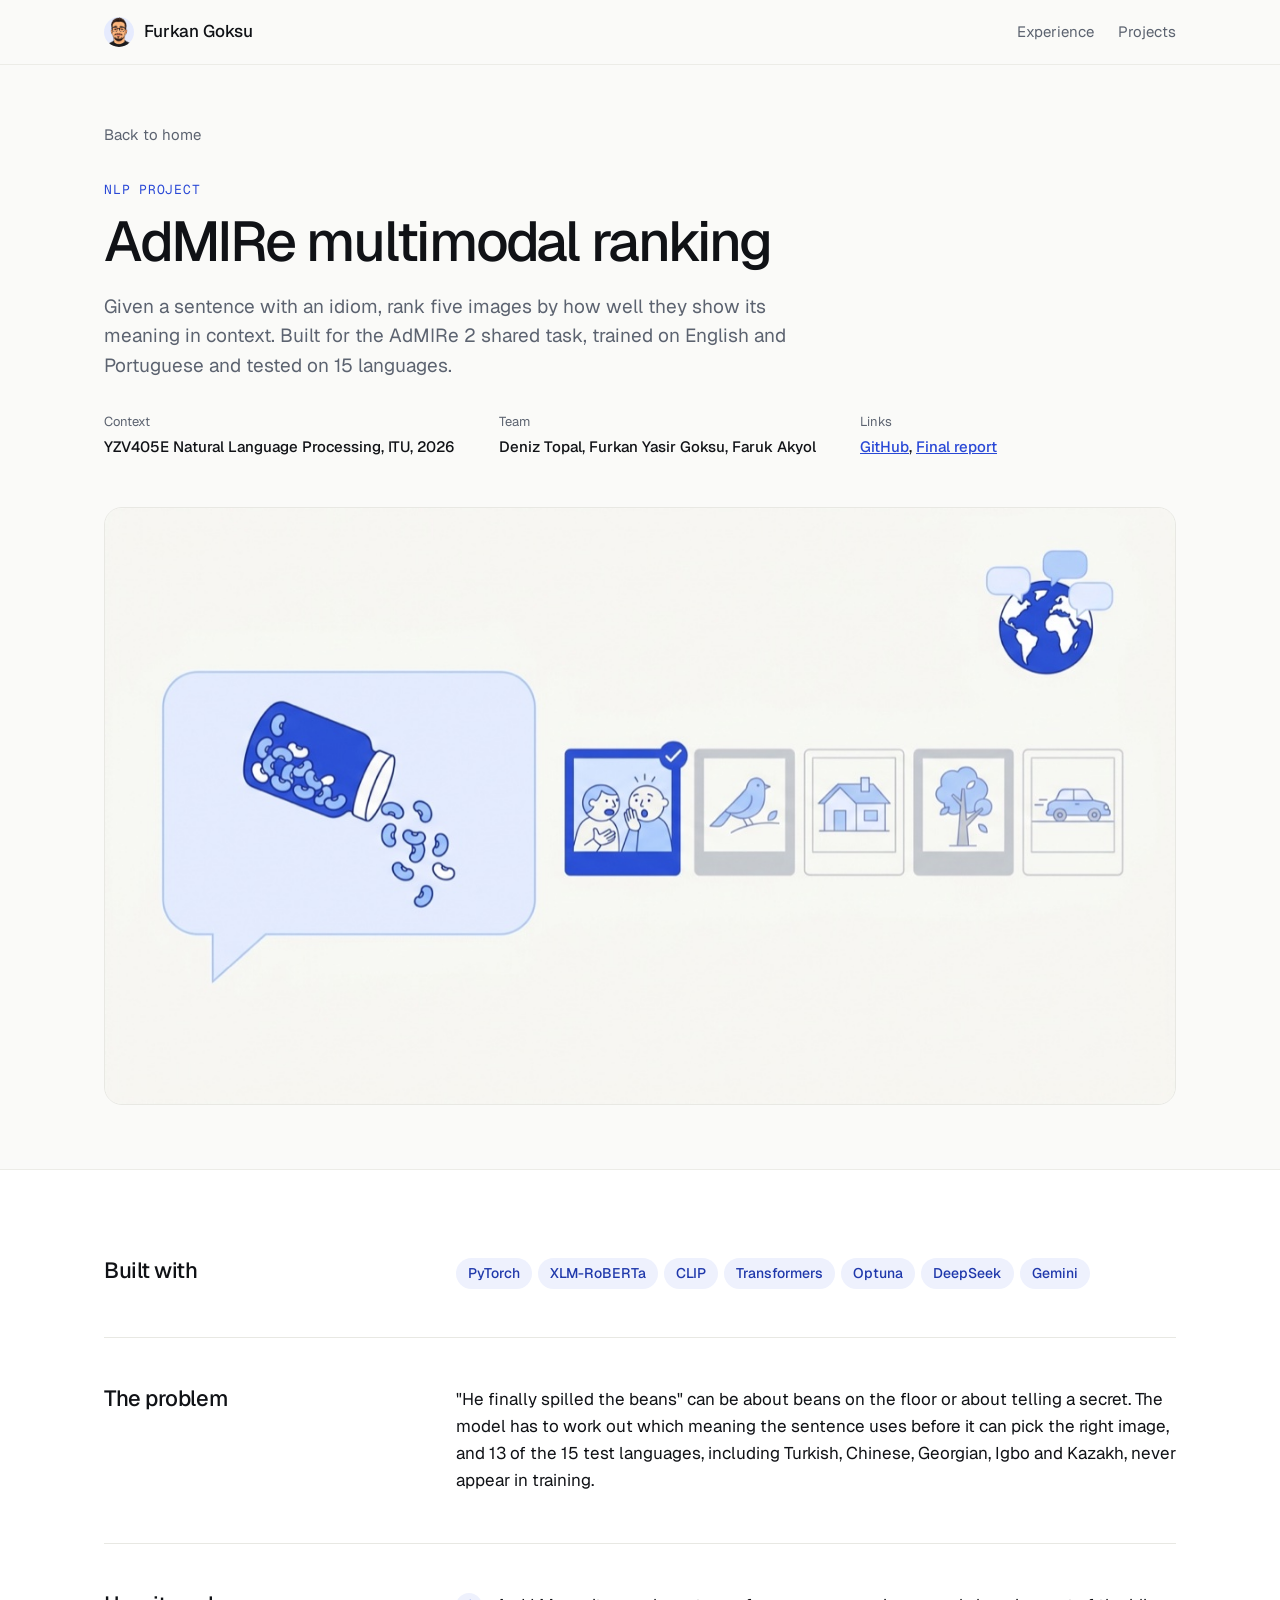
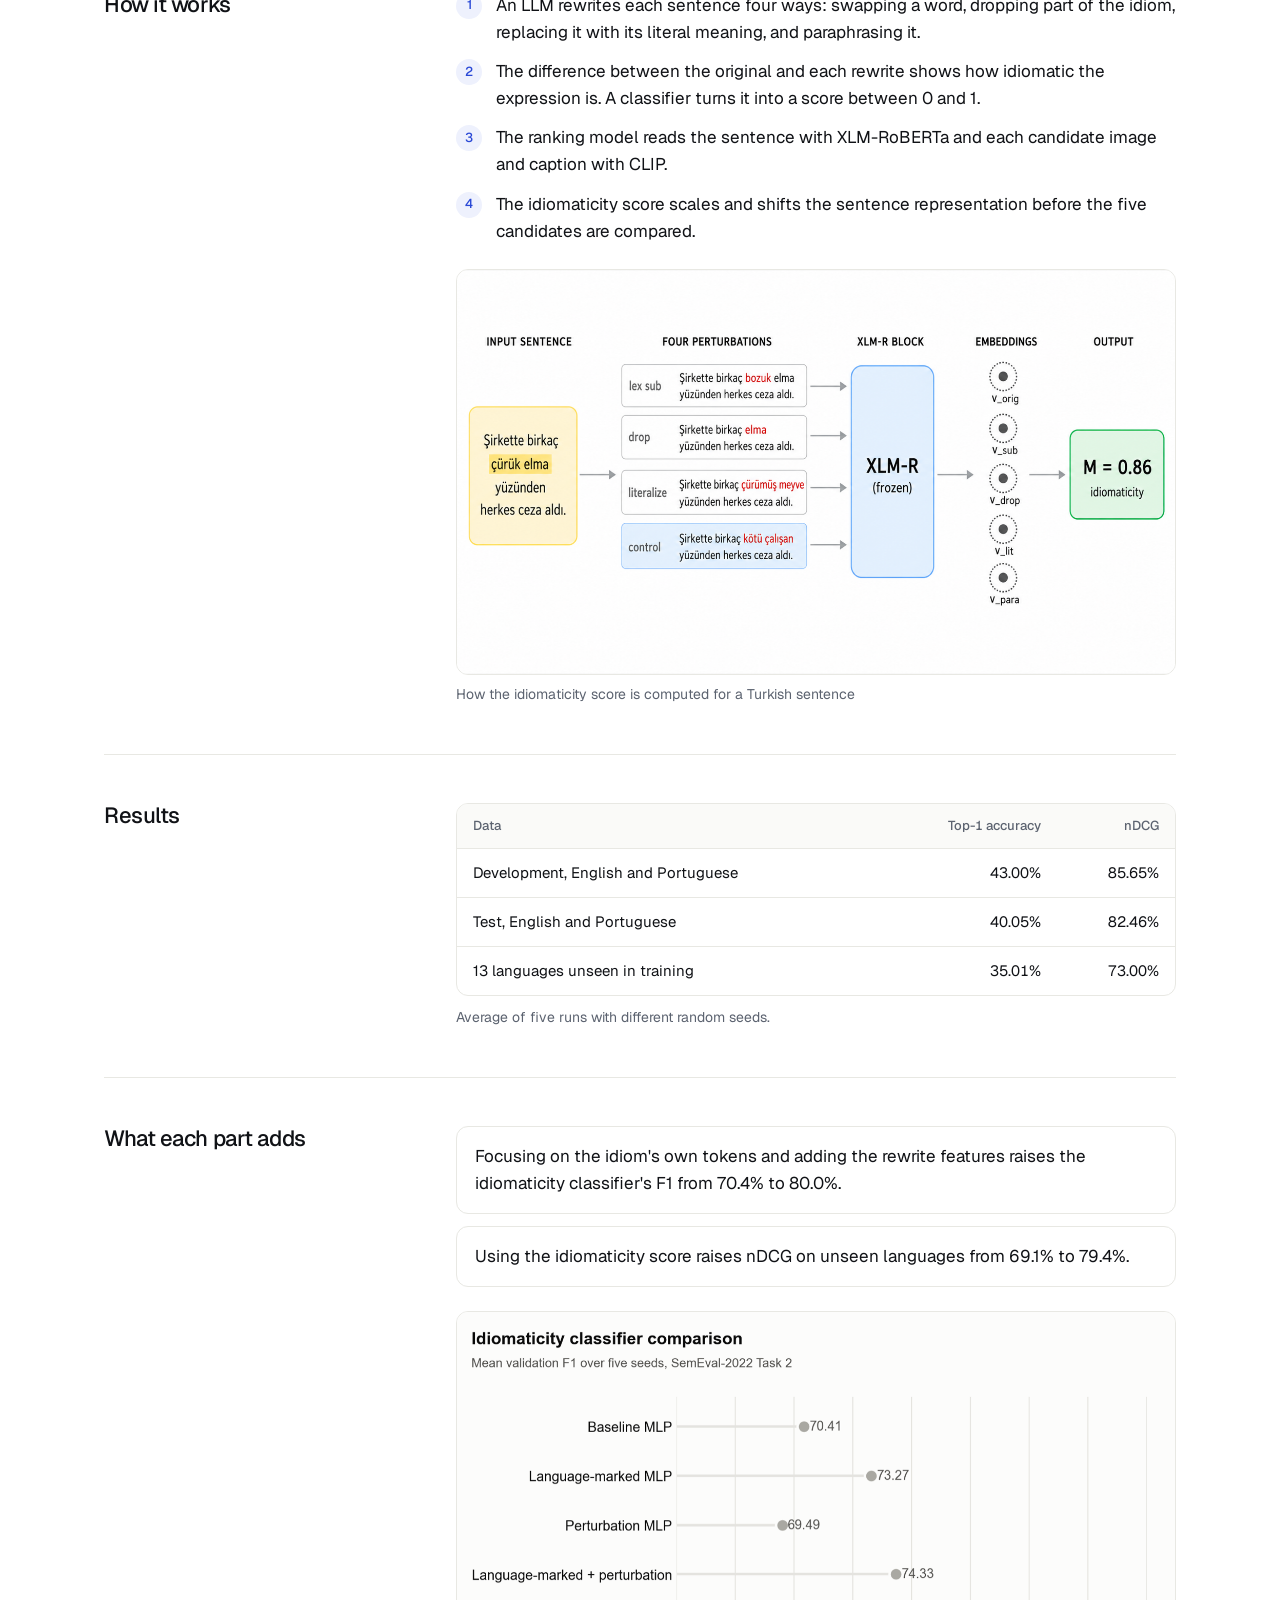
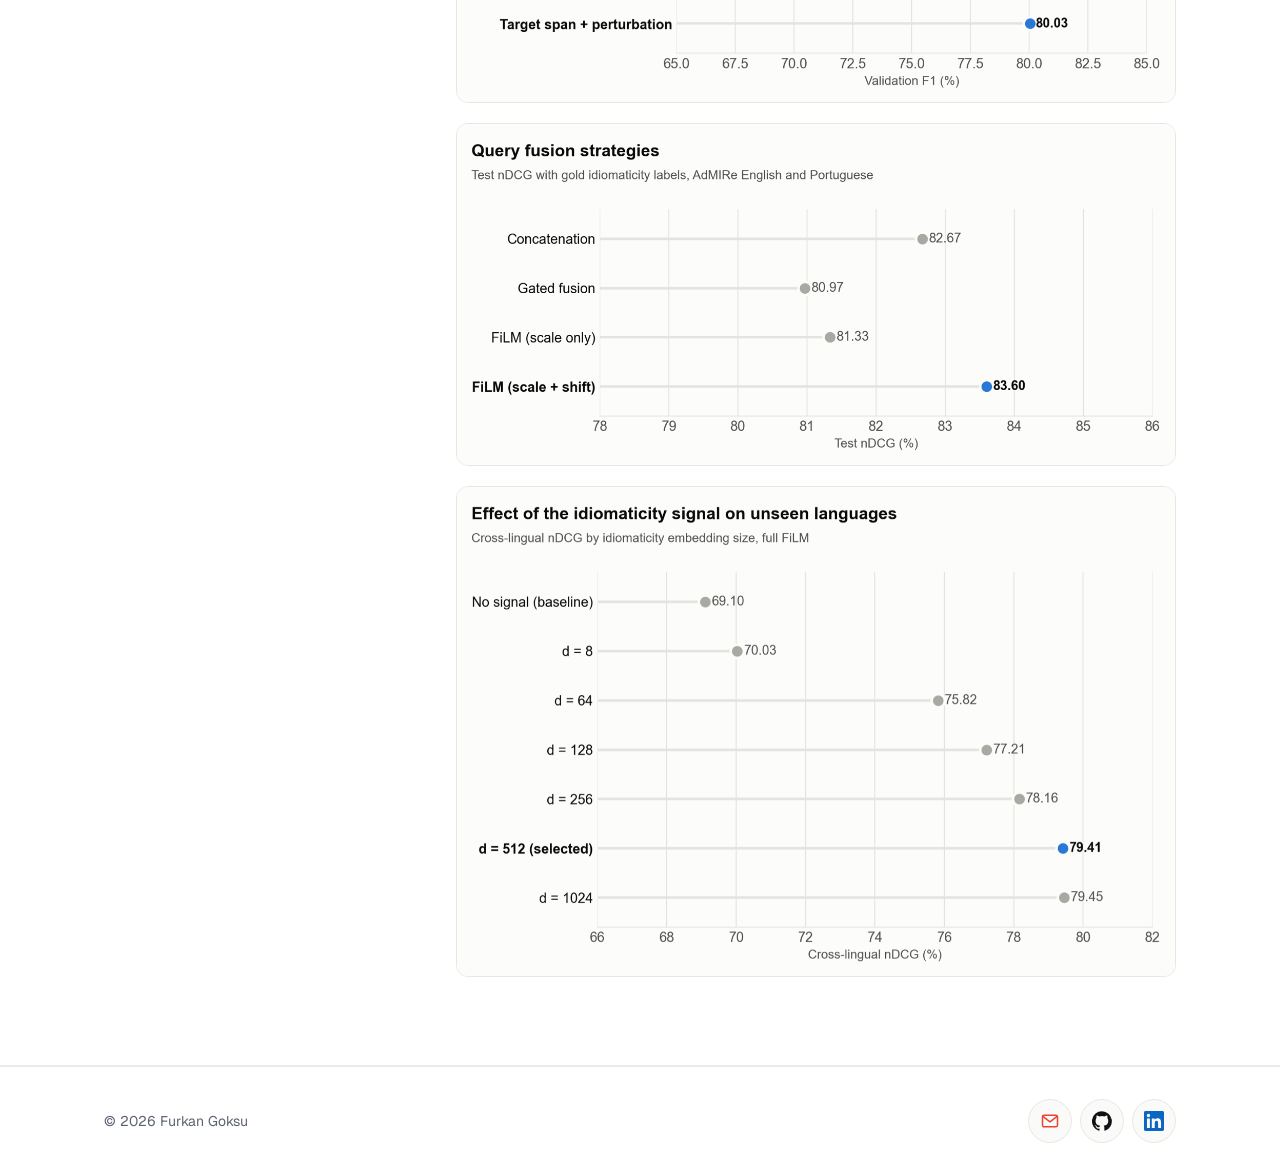
==== commit bc4a7f8b: "Remove public CV and resume links" ====
--- a/projects/admire/index.html
+++ b/projects/admire/index.html
@@ -20,9 +20,8 @@
     <div class="wrap">
       <a class="brand" href="../../"><img src="../../assets/img/avatar.jpg" alt="" width="30" height="30">Furkan Goksu</a>
       <nav aria-label="Main">
-        <a class="opt" href="../../#experience">Experience</a>
-        <a class="opt-sm" href="../../#projects">Projects</a>
-        <a href="../../Furkan_Goksu_CV.pdf">Resume</a>
+        <a class="opt-sm" href="../../#experience">Experience</a>
+        <a href="../../#projects">Projects</a>
       </nav>
     </div>
   </header>
